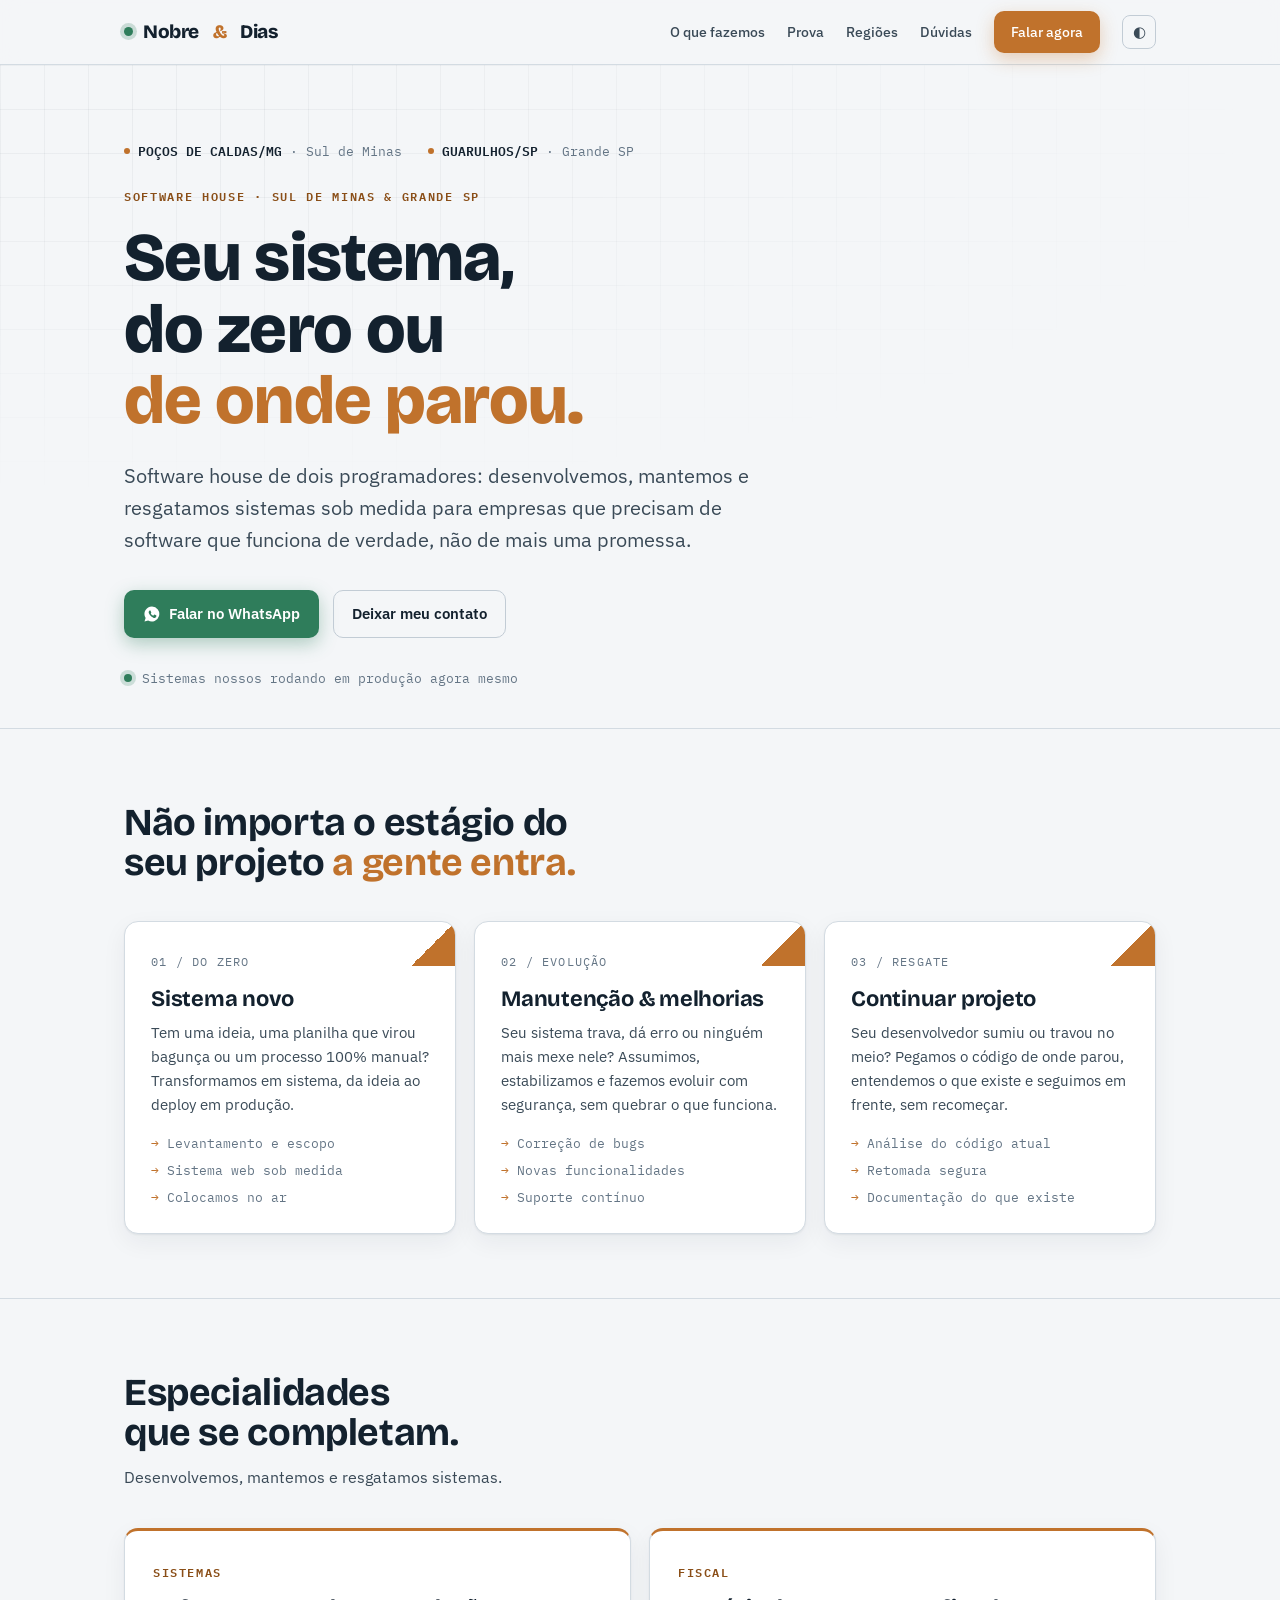
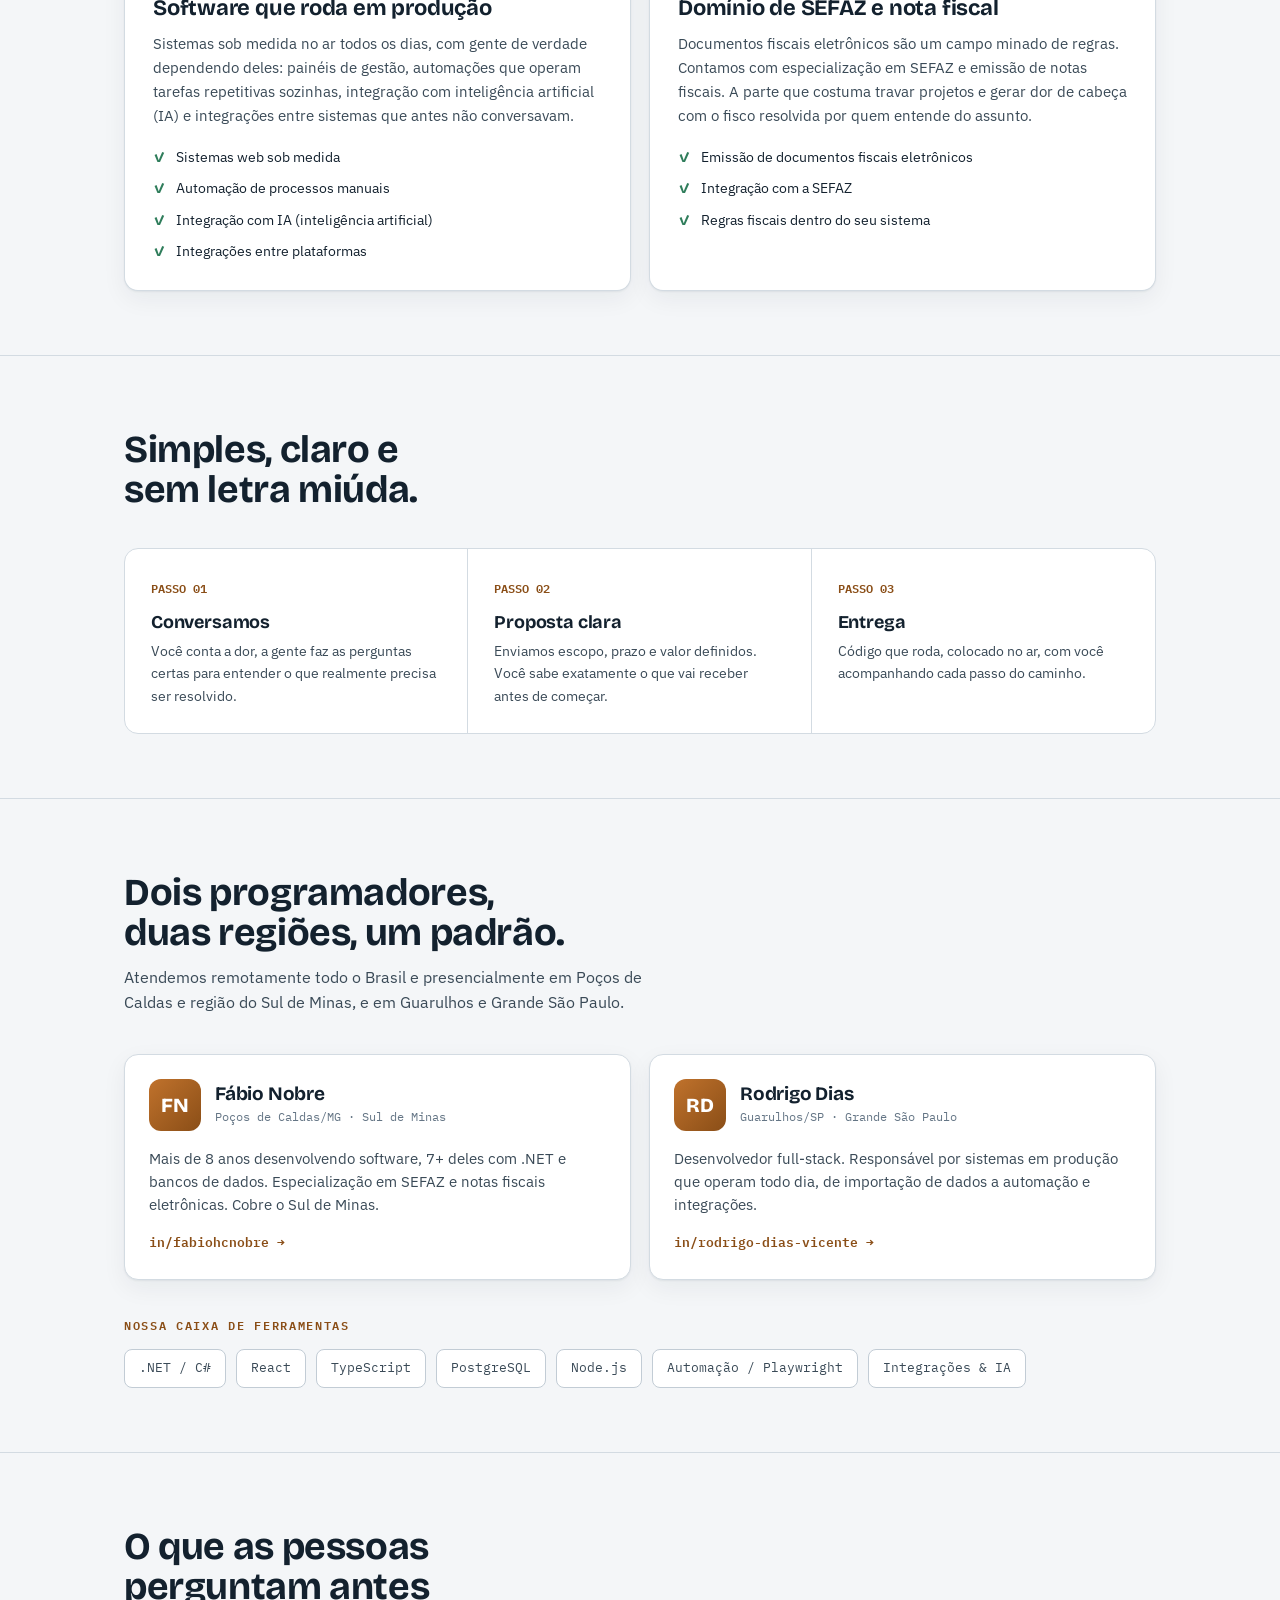
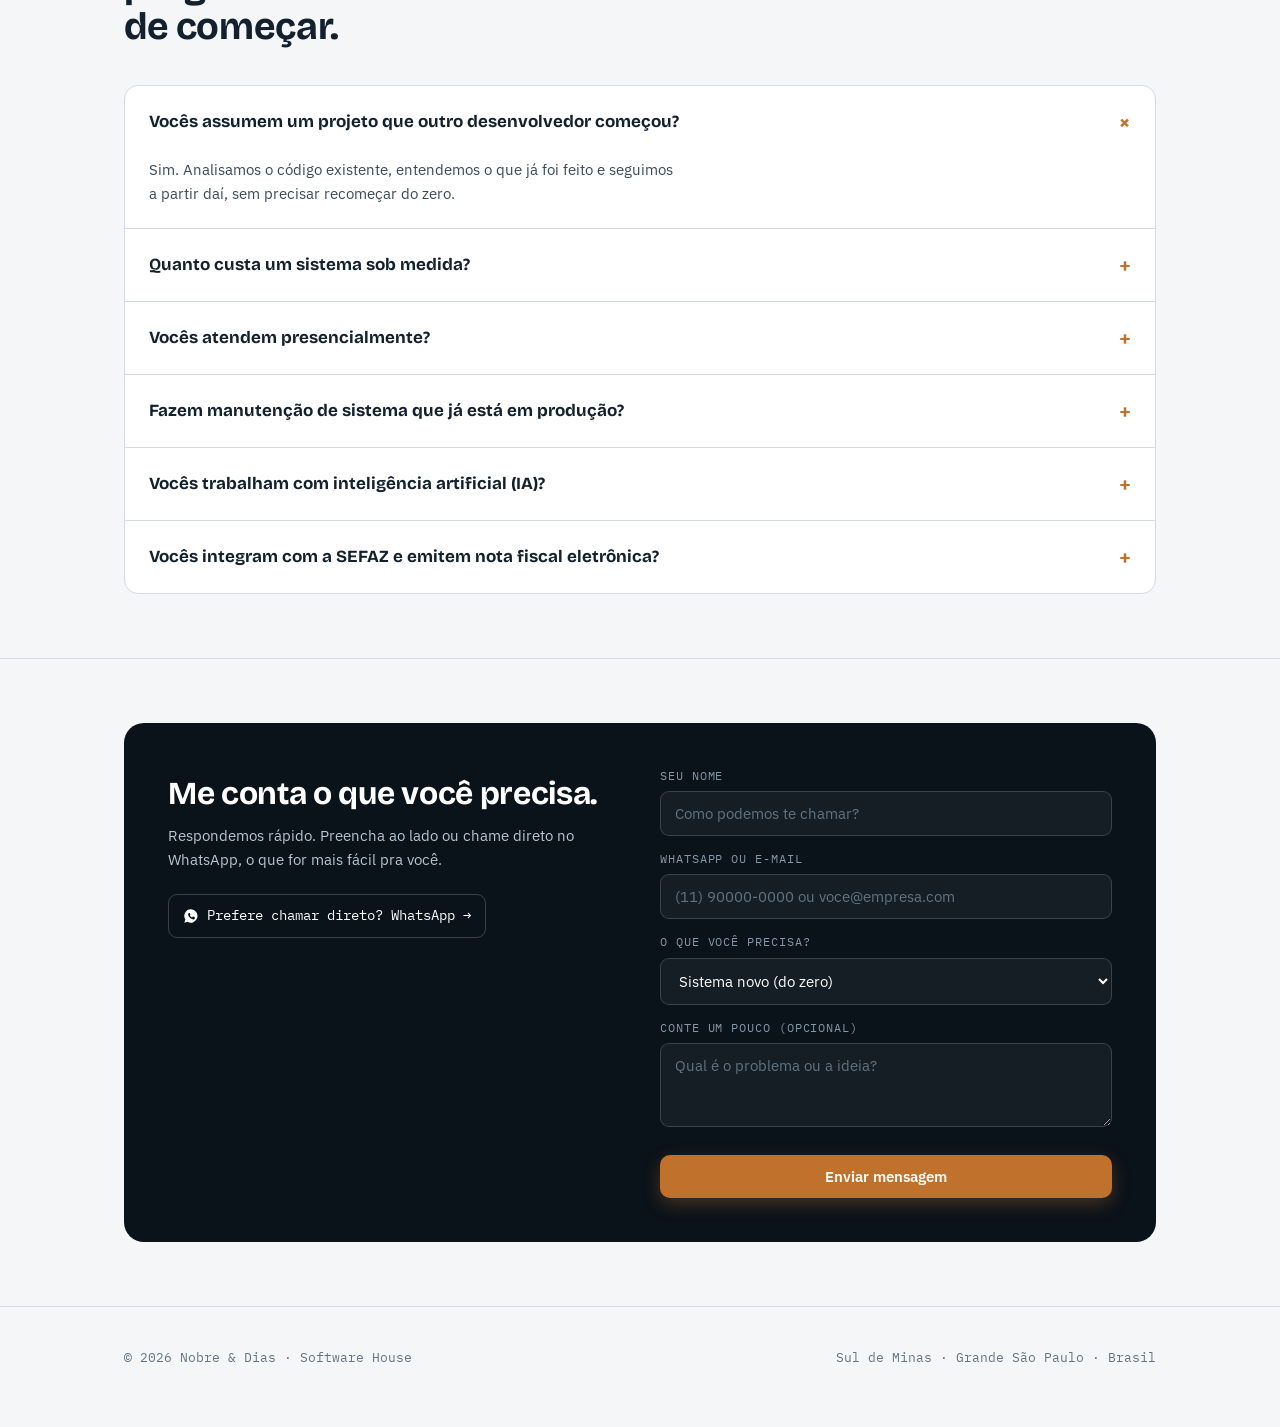
==== index.html @ 5e2c103d "Landing page Nobre & Dias (site estático) Co-Authored-By: Claude Opus 4.8 <noreply@anthropic.com>" ====
<!doctype html>
<html lang="pt-BR">
<head>
<meta charset="utf-8">
<meta name="viewport" content="width=device-width, initial-scale=1">
<title>Nobre & Dias | Software House de sistemas sob medida</title>
<meta name="description" content="Software house no Sul de Minas e Grande SP. Desenvolvemos, mantemos e continuamos sistemas sob medida em Poços de Caldas e Guarulhos.">
<meta name="keywords" content="software house, desenvolvimento de sistemas sob medida, manutenção de sistemas, continuar projeto de software, programador Poços de Caldas, programador Guarulhos, desenvolvedor de sistemas, sistema web, software sob medida, automação, integração com IA, inteligência artificial, integração SEFAZ, nota fiscal eletrônica, NF-e, ERP sob medida, Sul de Minas, Grande São Paulo">
<meta name="author" content="Rodrigo Dias, Fábio Nobre">
<meta name="robots" content="index, follow">
<link rel="canonical" href="https://nobredias.com.br/">

<!-- Open Graph / preview no WhatsApp e LinkedIn -->
<meta property="og:type" content="website">
<meta property="og:site_name" content="Nobre & Dias">
<meta property="og:title" content="Nobre & Dias · Software House de sistemas sob medida">
<meta property="og:description" content="Desenvolvemos, mantemos e resgatamos sistemas sob medida. Sul de Minas e Grande São Paulo.">
<meta property="og:url" content="https://nobredias.com.br/">
<meta property="og:locale" content="pt_BR">
<meta property="og:image" content="https://nobredias.com.br/og.png">
<meta property="og:image:width" content="1200">
<meta property="og:image:height" content="630">
<meta property="og:image:type" content="image/png">
<meta property="og:image:alt" content="Nobre & Dias, software house de sistemas sob medida">
<meta name="twitter:card" content="summary_large_image">
<meta name="twitter:title" content="Nobre & Dias · Software House de sistemas sob medida">
<meta name="twitter:description" content="Desenvolvemos, mantemos e resgatamos sistemas sob medida. Sul de Minas e Grande São Paulo.">
<meta name="twitter:image" content="https://nobredias.com.br/og.png">
<meta name="theme-color" content="#13212E">

<link rel="preconnect" href="https://fonts.googleapis.com">
<link rel="preconnect" href="https://fonts.gstatic.com" crossorigin>
<link rel="stylesheet" href="https://fonts.googleapis.com/css2?family=Bricolage+Grotesque:opsz,wght@12..96,500;12..96,700;12..96,800&family=IBM+Plex+Mono:wght@400;500;600&family=IBM+Plex+Sans:wght@400;500;600;700&display=swap">

<!-- ============ SEO estruturado: Schema.org JSON-LD ============ -->
<script type="application/ld+json">
{
  "@context": "https://schema.org",
  "@type": "ProfessionalService",
  "name": "Nobre & Dias",
  "slogan": "Software House de sistemas sob medida",
  "description": "Software house de desenvolvimento, manutenção e continuação de sistemas sob medida para empresas.",
  "url": "https://nobredias.com.br/",
  "email": "nobreediassh@gmail.com",
  "image": "https://nobredias.com.br/og.png",
  "inLanguage": "pt-BR",
  "priceRange": "$$",
  "areaServed": [
    { "@type": "City", "name": "Poços de Caldas", "containedInPlace": { "@type": "State", "name": "Minas Gerais" } },
    { "@type": "City", "name": "Pouso Alegre", "containedInPlace": { "@type": "State", "name": "Minas Gerais" } },
    { "@type": "City", "name": "Guarulhos", "containedInPlace": { "@type": "State", "name": "São Paulo" } },
    { "@type": "City", "name": "São Paulo", "containedInPlace": { "@type": "State", "name": "São Paulo" } }
  ],
  "knowsAbout": ["Software house", "Desenvolvimento de software sob medida", "Manutenção de sistemas", "Automação", "Integração com inteligência artificial (IA)", "Integrações", "Sistemas web", "SEFAZ", "Nota fiscal eletrônica", ".NET", "React", "PostgreSQL"],
  "hasOfferCatalog": {
    "@type": "OfferCatalog",
    "name": "Serviços",
    "itemListElement": [
      { "@type": "Offer", "itemOffered": { "@type": "Service", "name": "Desenvolvimento de sistema sob medida", "description": "Sistema novo, da ideia ao deploy em produção." } },
      { "@type": "Offer", "itemOffered": { "@type": "Service", "name": "Manutenção e evolução de sistemas", "description": "Correção de bugs, novas funcionalidades e suporte contínuo." } },
      { "@type": "Offer", "itemOffered": { "@type": "Service", "name": "Continuação de projeto existente", "description": "Retomada de projetos parados por outro desenvolvedor, sem recomeçar do zero." } }
    ]
  },
  "founder": [
    {
      "@type": "Person",
      "name": "Fábio Nobre",
      "jobTitle": "Desenvolvedor de sistemas | especialista em SEFAZ e nota fiscal eletrônica",
      "homeLocation": { "@type": "Place", "name": "Poços de Caldas, Minas Gerais" },
      "sameAs": ["https://www.linkedin.com/in/fabiohcnobre/"]
    },
    {
      "@type": "Person",
      "name": "Rodrigo Dias",
      "jobTitle": "Desenvolvedor de sistemas",
      "homeLocation": { "@type": "Place", "name": "Guarulhos, São Paulo" },
      "sameAs": ["https://www.linkedin.com/in/rodrigo-dias-vicente/"]
    }
  ]
}
</script>
<script type="application/ld+json">
{
  "@context": "https://schema.org",
  "@type": "FAQPage",
  "mainEntity": [
    { "@type": "Question", "name": "Vocês assumem um projeto que outro desenvolvedor começou?", "acceptedAnswer": { "@type": "Answer", "text": "Sim. Analisamos o código existente, entendemos o que já foi feito e seguimos a partir daí, sem precisar recomeçar do zero." } },
    { "@type": "Question", "name": "Quanto custa um sistema sob medida?", "acceptedAnswer": { "@type": "Answer", "text": "Depende do escopo. Após uma conversa inicial, enviamos uma proposta com escopo, prazo e valor claros, sem letra miúda." } },
    { "@type": "Question", "name": "Vocês atendem presencialmente?", "acceptedAnswer": { "@type": "Answer", "text": "Atendemos remotamente todo o Brasil e presencialmente na região de Poços de Caldas e Sul de Minas, e em Guarulhos e Grande São Paulo." } },
    { "@type": "Question", "name": "Fazem manutenção de sistema que já está em produção?", "acceptedAnswer": { "@type": "Answer", "text": "Sim. Assumimos sistemas em produção, estabilizamos o que está quebrado e fazemos evoluir com segurança." } },
    { "@type": "Question", "name": "Vocês trabalham com inteligência artificial (IA)?", "acceptedAnswer": { "@type": "Answer", "text": "Sim. Fazemos integração com IA em sistemas sob medida, por exemplo para leitura automática de documentos, automação de tarefas e assistentes internos." } },
    { "@type": "Question", "name": "Vocês integram com a SEFAZ e emitem nota fiscal eletrônica?", "acceptedAnswer": { "@type": "Answer", "text": "Sim. Temos especialização em SEFAZ e emissão de NF-e, integrando as regras fiscais direto no seu sistema." } }
  ]
}
</script>

<style>
:root{
  --paper:#F4F6F8; --paper-2:#EAEEF2; --card:#FFFFFF;
  --ink:#13212E; --ink-2:#3A4A57; --muted:#647585;
  --line:#D3DBE2; --line-2:#C2CCd5;
  --accent:#C0722C; --accent-ink:#8A4E17;
  --sys:#2F7D5B;
  --shadow:0 1px 2px rgba(19,33,46,.06), 0 8px 24px rgba(19,33,46,.06);
  --grid:rgba(19,33,46,.05);
}
:root:not([data-theme="light"]){}
@media (prefers-color-scheme: dark){
  :root:not([data-theme="light"]){
    --paper:#0E1820; --paper-2:#132430; --card:#16242F;
    --ink:#EAF1F6; --ink-2:#B7C6D1; --muted:#8298A6;
    --line:#28414F; --line-2:#33505f;
    --accent:#E29A54; --accent-ink:#F0B677;
    --sys:#5FB78A;
    --shadow:0 1px 2px rgba(0,0,0,.3), 0 12px 34px rgba(0,0,0,.35);
    --grid:rgba(255,255,255,.045);
  }
}
:root[data-theme="dark"]{
  --paper:#0E1820; --paper-2:#132430; --card:#16242F;
  --ink:#EAF1F6; --ink-2:#B7C6D1; --muted:#8298A6;
  --line:#28414F; --line-2:#33505f;
  --accent:#E29A54; --accent-ink:#F0B677;
  --sys:#5FB78A;
  --shadow:0 1px 2px rgba(0,0,0,.3), 0 12px 34px rgba(0,0,0,.35);
  --grid:rgba(255,255,255,.045);
}

*{box-sizing:border-box}
html{scroll-behavior:smooth}
body{
  margin:0; background:var(--paper); color:var(--ink);
  font-family:"IBM Plex Sans",system-ui,-apple-system,Segoe UI,Roboto,sans-serif;
  font-size:16px; line-height:1.6; -webkit-font-smoothing:antialiased;
}
@media (prefers-reduced-motion:reduce){html{scroll-behavior:auto} *{animation:none!important;transition:none!important}}

.wrap{max-width:1080px;margin:0 auto;padding:0 24px}
h1,h2,h3{font-family:"Bricolage Grotesque",sans-serif;line-height:1.05;text-wrap:balance;margin:0;letter-spacing:-.01em}
p{margin:0}
a{color:inherit}
.mono{font-family:"IBM Plex Mono",ui-monospace,monospace}
.eyebrow{font-family:"IBM Plex Mono",monospace;font-size:12px;letter-spacing:.14em;text-transform:uppercase;color:var(--accent-ink);font-weight:600}
.mark{color:var(--accent)}

/* ---- top bar ---- */
header.bar{position:sticky;top:0;z-index:50;background:color-mix(in srgb,var(--paper) 82%,transparent);backdrop-filter:blur(10px);border-bottom:1px solid var(--line)}
.bar .wrap{display:flex;align-items:center;justify-content:space-between;height:64px}
.brand{display:flex;align-items:center;gap:10px;font-family:"Bricolage Grotesque",sans-serif;font-weight:800;font-size:19px;letter-spacing:-.02em;text-decoration:none}
.brand .amp{color:var(--accent)}
.brand .dot{width:9px;height:9px;border-radius:50%;background:var(--sys);box-shadow:0 0 0 4px color-mix(in srgb,var(--sys) 22%,transparent)}
.bar nav{display:flex;align-items:center;gap:22px}
.bar nav a{font-size:14px;text-decoration:none;color:var(--ink-2);font-weight:500}
.bar nav a:hover{color:var(--ink)}
.bar nav a.btn-primary,.bar nav a.btn-primary:hover{color:#fff}
.themebtn{background:none;border:1px solid var(--line-2);color:var(--ink-2);border-radius:8px;width:34px;height:34px;cursor:pointer;font-size:15px;display:grid;place-items:center}
.themebtn:hover{border-color:var(--accent);color:var(--accent)}
@media(max-width:720px){.bar nav a:not(.wa){display:none}}

.btn{display:inline-flex;align-items:center;gap:8px;font-family:"IBM Plex Sans";font-weight:600;font-size:15px;text-decoration:none;border-radius:10px;padding:11px 18px;cursor:pointer;border:1px solid transparent;transition:transform .08s ease,box-shadow .2s ease}
.btn:active{transform:translateY(1px)}
.btn-wa{background:var(--sys);color:#fff;box-shadow:0 6px 18px color-mix(in srgb,var(--sys) 35%,transparent)}
.btn-primary{background:var(--accent);color:#fff;box-shadow:0 6px 18px color-mix(in srgb,var(--accent) 32%,transparent)}
.btn-ghost{background:transparent;color:var(--ink);border-color:var(--line-2)}
.btn-ghost:hover{border-color:var(--accent);color:var(--accent-ink)}

/* ---- hero ---- */
.hero{padding:76px 0 40px;position:relative}
.hero::before{content:"";position:absolute;inset:0;z-index:-1;pointer-events:none;
  background-image:linear-gradient(var(--grid) 1px,transparent 1px),linear-gradient(90deg,var(--grid) 1px,transparent 1px);
  background-size:44px 44px;
  -webkit-mask-image:radial-gradient(120% 80% at 15% 10%,#000,transparent 70%);
  mask-image:radial-gradient(120% 80% at 15% 10%,#000,transparent 70%)}
.coords{display:flex;gap:26px;flex-wrap:wrap;margin-bottom:26px}
.coords .c{font-family:"IBM Plex Mono";font-size:12.5px;color:var(--muted);display:flex;align-items:center;gap:8px}
.coords .c b{color:var(--ink);font-weight:600}
.coords .c i{width:6px;height:6px;background:var(--accent);border-radius:50%;font-style:normal}
.hero h1{font-size:clamp(38px,6.4vw,68px);font-weight:800;max-width:15ch}
.hero h1 .hl{color:var(--accent);position:relative;white-space:nowrap}
.hero .lead{margin-top:24px;font-size:clamp(17px,2.2vw,20px);color:var(--ink-2);max-width:56ch}
.hero .cta{margin-top:34px;display:flex;gap:14px;flex-wrap:wrap}
.trust{margin-top:30px;display:flex;align-items:center;gap:10px;font-family:"IBM Plex Mono";font-size:12.5px;color:var(--muted)}
.trust .dot{width:8px;height:8px;border-radius:50%;background:var(--sys);box-shadow:0 0 0 4px color-mix(in srgb,var(--sys) 20%,transparent)}

section{padding:64px 0;border-top:1px solid var(--line)}
.sec-head{margin-bottom:38px}
.sec-head h2{font-size:clamp(26px,3.6vw,38px);font-weight:700;margin-top:10px;max-width:20ch}
.sec-head p{color:var(--ink-2);margin-top:12px;max-width:56ch}

/* ---- ofertas ---- */
.grid3{display:grid;grid-template-columns:repeat(3,1fr);gap:18px}
@media(max-width:820px){.grid3{grid-template-columns:1fr}}
.offer{background:var(--card);border:1px solid var(--line);border-radius:14px;padding:26px;box-shadow:var(--shadow);position:relative;overflow:hidden}
.offer .num{font-family:"IBM Plex Mono";font-size:12px;color:var(--muted);letter-spacing:.1em}
.offer h3{font-size:22px;font-weight:700;margin:14px 0 10px}
.offer p{color:var(--ink-2);font-size:15px}
.offer .tag{position:absolute;top:0;right:0;width:44px;height:44px;background:linear-gradient(135deg,transparent 50%,var(--accent) 50%)}
.offer ul{margin:16px 0 0;padding:0;list-style:none;display:flex;flex-direction:column;gap:7px}
.offer li{font-family:"IBM Plex Mono";font-size:12.5px;color:var(--muted);display:flex;gap:8px}
.offer li::before{content:"→";color:var(--accent)}

/* ---- prova / pilares ---- */
.pillars{display:grid;grid-template-columns:1fr 1fr;gap:18px}
@media(max-width:820px){.pillars{grid-template-columns:1fr}}
.pillar{background:var(--card);border:1px solid var(--line);border-radius:14px;padding:28px;box-shadow:var(--shadow);border-top:3px solid var(--accent)}
.pillar .pk{font-family:"IBM Plex Mono";font-size:11.5px;letter-spacing:.14em;color:var(--accent-ink);font-weight:600}
.pillar h3{font-size:22px;font-weight:700;margin:12px 0 12px}
.pillar p{color:var(--ink-2);font-size:15px}
.pillar ul{margin:18px 0 0;padding:0;list-style:none;display:flex;flex-direction:column;gap:9px}
.pillar li{font-size:14px;color:var(--ink);display:flex;gap:10px;align-items:baseline}
.pillar li::before{content:"✓";color:var(--sys);font-weight:700}
.proof{display:grid;grid-template-columns:1.1fr .9fr;gap:40px;align-items:center}
@media(max-width:820px){.proof{grid-template-columns:1fr}}
.proof h2{font-size:clamp(24px,3.4vw,34px);font-weight:700;max-width:16ch}
.proof p{color:var(--ink-2);margin-top:16px;max-width:52ch}
.metrics{display:grid;grid-template-columns:1fr 1fr;gap:1px;background:var(--line);border:1px solid var(--line);border-radius:14px;overflow:hidden}
.metrics .m{background:var(--card);padding:22px}
.metrics .m .n{font-family:"Bricolage Grotesque";font-size:30px;font-weight:800;color:var(--ink);font-variant-numeric:tabular-nums}
.metrics .m .l{font-family:"IBM Plex Mono";font-size:11.5px;text-transform:uppercase;letter-spacing:.08em;color:var(--muted);margin-top:6px}

/* ---- processo ---- */
.steps{display:grid;grid-template-columns:repeat(3,1fr);gap:0;border:1px solid var(--line);border-radius:14px;overflow:hidden;background:var(--card)}
@media(max-width:720px){.steps{grid-template-columns:1fr}}
.step{padding:26px;border-right:1px solid var(--line)}
.step:last-child{border-right:none}
@media(max-width:720px){.step{border-right:none;border-bottom:1px solid var(--line)}.step:last-child{border-bottom:none}}
.step .s{font-family:"IBM Plex Mono";font-size:12px;color:var(--accent-ink);font-weight:600}
.step h3{font-size:18px;margin:12px 0 8px;font-weight:700}
.step p{color:var(--ink-2);font-size:14px}

/* ---- fundadores ---- */
.founders{display:grid;grid-template-columns:1fr 1fr;gap:18px}
@media(max-width:720px){.founders{grid-template-columns:1fr}}
.founder{background:var(--card);border:1px solid var(--line);border-radius:14px;padding:24px;box-shadow:var(--shadow)}
.founder .top{display:flex;align-items:center;gap:14px}
.founder .av{width:52px;height:52px;border-radius:12px;background:linear-gradient(135deg,var(--accent),var(--accent-ink));color:#fff;display:grid;place-items:center;font-family:"Bricolage Grotesque";font-weight:800;font-size:20px}
.founder h3{font-size:19px;font-weight:700}
.founder .loc{font-family:"IBM Plex Mono";font-size:12px;color:var(--muted);margin-top:3px}
.founder p{color:var(--ink-2);font-size:14.5px;margin-top:16px}
.founder a.li{display:inline-flex;align-items:center;gap:7px;margin-top:16px;font-family:"IBM Plex Mono";font-size:12.5px;color:var(--accent-ink);text-decoration:none;font-weight:600}
.founder a.li:hover{text-decoration:underline}

/* ---- stack ---- */
.stack{display:flex;flex-wrap:wrap;gap:10px}
.chip{font-family:"IBM Plex Mono";font-size:13px;padding:8px 14px;border:1px solid var(--line-2);border-radius:8px;background:var(--card);color:var(--ink-2)}

/* ---- FAQ ---- */
.faq{display:flex;flex-direction:column;gap:0;border:1px solid var(--line);border-radius:14px;overflow:hidden;background:var(--card)}
details{border-bottom:1px solid var(--line)}
details:last-child{border-bottom:none}
summary{cursor:pointer;padding:20px 24px;font-family:"Bricolage Grotesque";font-weight:700;font-size:17px;list-style:none;display:flex;justify-content:space-between;align-items:center;gap:16px}
summary::-webkit-details-marker{display:none}
summary::after{content:"+";font-family:"IBM Plex Mono";color:var(--accent);font-size:20px;transition:transform .2s}
details[open] summary::after{transform:rotate(45deg)}
details p{padding:0 24px 22px;color:var(--ink-2);font-size:15px;max-width:64ch}

/* ---- form / CTA ---- */
.contact{background:var(--ink);color:var(--paper);border-radius:20px;padding:44px;display:grid;grid-template-columns:1fr 1fr;gap:40px}
:root[data-theme="dark"] .contact,:root:not([data-theme="light"]) .contact{background:#0A121A}
@media (prefers-color-scheme:dark){:root:not([data-theme="light"]) .contact{background:#0A121A}}
@media(max-width:820px){.contact{grid-template-columns:1fr;padding:30px}}
.contact .eyebrow{color:var(--accent)}
.contact h2{color:#fff;font-size:clamp(24px,3vw,32px);font-weight:700;margin-top:10px}
.contact .sub{color:#B7C6D1;margin-top:14px;font-size:15px}
.contact .wa-alt{margin-top:22px}
.contact .wa-alt a{color:#fff;font-family:"IBM Plex Mono";font-size:13.5px;text-decoration:none;display:inline-flex;gap:8px;align-items:center;border:1px solid rgba(255,255,255,.2);padding:10px 14px;border-radius:9px}
.contact .wa-alt a:hover{border-color:var(--sys);color:var(--sys)}
form{display:flex;flex-direction:column;gap:14px}
label{font-family:"IBM Plex Mono";font-size:11.5px;text-transform:uppercase;letter-spacing:.08em;color:#8298A6;margin-bottom:6px;display:block}
input,select,textarea{width:100%;background:rgba(255,255,255,.05);border:1px solid rgba(255,255,255,.16);border-radius:9px;padding:12px 14px;color:#fff;font-family:"IBM Plex Sans";font-size:15px}
input::placeholder,textarea::placeholder{color:#5f7382}
input:focus,select:focus,textarea:focus{outline:2px solid var(--accent);outline-offset:1px;border-color:transparent}
select option{color:#111}
textarea{resize:vertical;min-height:84px}
form .btn-primary{margin-top:6px;justify-content:center}
.hp{position:absolute;left:-9999px;width:1px;height:1px;opacity:0}
#form-status{margin-top:4px;font-size:14px;padding:12px 14px;border-radius:9px;font-family:"IBM Plex Sans"}
#form-status.ok{background:rgba(47,125,91,.18);border:1px solid var(--sys);color:#CDEBDB}
#form-status.err{background:rgba(192,60,40,.16);border:1px solid #C8503C;color:#F3C3BA}
#form-status a{color:#fff;font-weight:600;text-decoration:underline}

footer{padding:40px 0 60px;border-top:1px solid var(--line);color:var(--muted);font-family:"IBM Plex Mono";font-size:12.5px}
footer .wrap{display:flex;justify-content:space-between;flex-wrap:wrap;gap:14px}
.note{background:color-mix(in srgb,var(--accent) 10%,var(--card));border:1px dashed var(--accent);border-radius:10px;padding:12px 16px;font-family:"IBM Plex Mono";font-size:12px;color:var(--accent-ink);margin:0 auto;max-width:1080px}
</style>
</head>
<body>
<header class="bar">
  <div class="wrap">
    <a class="brand" href="#top"><span class="dot"></span>Nobre&nbsp;<span class="amp">&amp;</span>&nbsp;Dias</a>
    <nav aria-label="Navegação principal">
      <a href="#ofertas">O que fazemos</a>
      <a href="#prova">Prova</a>
      <a href="#regioes">Regiões</a>
      <a href="#faq">Dúvidas</a>
      <a class="wa btn btn-primary" href="#contato" style="padding:9px 16px;font-size:14px">Falar agora</a>
      <button class="themebtn" id="theme" aria-label="Alternar tema">◐</button>
    </nav>
  </div>
</header>

<a id="top"></a>

<main>
  <section class="hero" style="border-top:none">
    <div class="wrap">
      <div class="coords">
        <span class="c"><i></i><b>POÇOS DE CALDAS/MG</b> · Sul de Minas</span>
        <span class="c"><i></i><b>GUARULHOS/SP</b> · Grande SP</span>
      </div>
      <p class="eyebrow">Software House · Sul de Minas &amp; Grande SP</p>
      <h1 style="margin-top:16px">Seu sistema, do zero ou <span class="hl">de onde parou.</span></h1>
      <p class="lead">Software house de dois programadores: desenvolvemos, mantemos e resgatamos sistemas sob medida para empresas que precisam de software que funciona de verdade, não de mais uma promessa.</p>
      <div class="cta">
        <a class="btn btn-wa" href="#contato" id="wa-hero">
          <svg width="18" height="18" viewBox="0 0 24 24" fill="currentColor" aria-hidden="true"><path d="M12 2a10 10 0 0 0-8.5 15.3L2 22l4.8-1.3A10 10 0 1 0 12 2Zm5.5 14c-.2.6-1.2 1.2-1.7 1.2-.5.1-1 .1-3-1-2.5-1.2-4-3.8-4.2-4-.1-.2-1-1.3-1-2.5s.6-1.8.9-2c.2-.3.5-.3.6-.3h.5c.2 0 .4 0 .6.5l.8 2c.1.2.1.4 0 .5l-.4.5c-.2.2-.3.4-.1.7.2.3.9 1.4 1.9 2 1.2.7 1.4.5 1.6.3.2-.2.7-.8.9-1 .2-.3.4-.2.6-.1l1.8.9c.2.1.4.2.4.3.1.2.1.9-.1 1.5Z"/></svg>
          Falar no WhatsApp
        </a>
        <a class="btn btn-ghost" href="#contato">Deixar meu contato</a>
      </div>
      <div class="trust"><span class="dot"></span> Sistemas nossos rodando em produção agora mesmo</div>
    </div>
  </section>

  <!-- OFERTAS -->
  <section id="ofertas">
    <div class="wrap">
      <div class="sec-head">
        <h2>Não importa o estágio do seu projeto <span class="mark">a gente entra.</span></h2>
      </div>
      <div class="grid3">
        <article class="offer">
          <span class="tag"></span>
          <span class="num">01 / DO ZERO</span>
          <h3>Sistema novo</h3>
          <p>Tem uma ideia, uma planilha que virou bagunça ou um processo 100% manual? Transformamos em sistema, da ideia ao deploy em produção.</p>
          <ul><li>Levantamento e escopo</li><li>Sistema web sob medida</li><li>Colocamos no ar</li></ul>
        </article>
        <article class="offer">
          <span class="tag"></span>
          <span class="num">02 / EVOLUÇÃO</span>
          <h3>Manutenção &amp; melhorias</h3>
          <p>Seu sistema trava, dá erro ou ninguém mais mexe nele? Assumimos, estabilizamos e fazemos evoluir com segurança, sem quebrar o que funciona.</p>
          <ul><li>Correção de bugs</li><li>Novas funcionalidades</li><li>Suporte contínuo</li></ul>
        </article>
        <article class="offer">
          <span class="tag"></span>
          <span class="num">03 / RESGATE</span>
          <h3>Continuar projeto</h3>
          <p>Seu desenvolvedor sumiu ou travou no meio? Pegamos o código de onde parou, entendemos o que existe e seguimos em frente, sem recomeçar.</p>
          <ul><li>Análise do código atual</li><li>Retomada segura</li><li>Documentação do que existe</li></ul>
        </article>
      </div>
    </div>
  </section>

  <!-- PROVA -->
  <section id="prova">
    <div class="wrap">
      <div class="sec-head">
        <h2>Especialidades que se completam.</h2>
        <p>Desenvolvemos, mantemos e resgatamos sistemas.</p>
      </div>
      <div class="pillars">
        <article class="pillar">
          <span class="pk">SISTEMAS</span>
          <h3>Software que roda em produção</h3>
          <p>Sistemas sob medida no ar todos os dias, com gente de verdade dependendo deles: painéis de gestão, automações que operam tarefas repetitivas sozinhas, integração com inteligência artificial (IA) e integrações entre sistemas que antes não conversavam.</p>
          <ul>
            <li>Sistemas web sob medida</li>
            <li>Automação de processos manuais</li>
            <li>Integração com IA (inteligência artificial)</li>
            <li>Integrações entre plataformas</li>
          </ul>
        </article>
        <article class="pillar">
          <span class="pk">FISCAL</span>
          <h3>Domínio de SEFAZ e nota fiscal</h3>
          <p>Documentos fiscais eletrônicos são um campo minado de regras. Contamos com especialização em SEFAZ e emissão de notas fiscais. A parte que costuma travar projetos e gerar dor de cabeça com o fisco resolvida por quem entende do assunto.</p>
          <ul>
            <li>Emissão de documentos fiscais eletrônicos</li>
            <li>Integração com a SEFAZ</li>
            <li>Regras fiscais dentro do seu sistema</li>
          </ul>
        </article>
      </div>
    </div>
  </section>

  <!-- PROCESSO -->
  <section id="processo">
    <div class="wrap">
      <div class="sec-head">
        <h2>Simples, claro e sem letra miúda.</h2>
      </div>
      <div class="steps">
        <div class="step"><span class="s">PASSO 01</span><h3>Conversamos</h3><p>Você conta a dor, a gente faz as perguntas certas para entender o que realmente precisa ser resolvido.</p></div>
        <div class="step"><span class="s">PASSO 02</span><h3>Proposta clara</h3><p>Enviamos escopo, prazo e valor definidos. Você sabe exatamente o que vai receber antes de começar.</p></div>
        <div class="step"><span class="s">PASSO 03</span><h3>Entrega</h3><p>Código que roda, colocado no ar, com você acompanhando cada passo do caminho.</p></div>
      </div>
    </div>
  </section>

  <!-- FUNDADORES + REGIÕES -->
  <section id="regioes">
    <div class="wrap">
      <div class="sec-head">
        <h2>Dois programadores, duas regiões, um padrão.</h2>
        <p>Atendemos remotamente todo o Brasil e presencialmente em Poços de Caldas e região do Sul de Minas, e em Guarulhos e Grande São Paulo.</p>
      </div>
      <div class="founders">
        <article class="founder">
          <div class="top">
            <div class="av">FN</div>
            <div><h3>Fábio Nobre</h3><div class="loc">Poços de Caldas/MG · Sul de Minas</div></div>
          </div>
          <p>Mais de 8 anos desenvolvendo software, 7+ deles com .NET e bancos de dados. Especialização em SEFAZ e notas fiscais eletrônicas. Cobre o Sul de Minas.</p>
          <a class="li" href="https://www.linkedin.com/in/fabiohcnobre/" target="_blank" rel="noopener">in/fabiohcnobre →</a>
        </article>
        <article class="founder">
          <div class="top">
            <div class="av">RD</div>
            <div><h3>Rodrigo Dias</h3><div class="loc">Guarulhos/SP · Grande São Paulo</div></div>
          </div>
          <p>Desenvolvedor full-stack. Responsável por sistemas em produção que operam todo dia, de importação de dados a automação e integrações.</p>
          <a class="li" href="https://www.linkedin.com/in/rodrigo-dias-vicente/" target="_blank" rel="noopener">in/rodrigo-dias-vicente →</a>
        </article>
      </div>

      <div style="margin-top:36px">
        <p class="eyebrow" style="margin-bottom:14px">Nossa caixa de ferramentas</p>
        <div class="stack">
          <span class="chip">.NET / C#</span>
          <span class="chip">React</span>
          <span class="chip">TypeScript</span>
          <span class="chip">PostgreSQL</span>
          <span class="chip">Node.js</span>
          <span class="chip">Automação / Playwright</span>
          <span class="chip">Integrações &amp; IA</span>
        </div>
      </div>
    </div>
  </section>

  <!-- FAQ -->
  <section id="faq">
    <div class="wrap">
      <div class="sec-head">
        <h2>O que as pessoas perguntam antes de começar.</h2>
      </div>
      <div class="faq">
        <details open><summary>Vocês assumem um projeto que outro desenvolvedor começou?</summary><p>Sim. Analisamos o código existente, entendemos o que já foi feito e seguimos a partir daí, sem precisar recomeçar do zero.</p></details>
        <details><summary>Quanto custa um sistema sob medida?</summary><p>Depende do escopo. Após uma conversa inicial, enviamos uma proposta com escopo, prazo e valor claros, sem letra miúda.</p></details>
        <details><summary>Vocês atendem presencialmente?</summary><p>Atendemos remotamente todo o Brasil e presencialmente na região de Poços de Caldas e Sul de Minas, e em Guarulhos e Grande São Paulo.</p></details>
        <details><summary>Fazem manutenção de sistema que já está em produção?</summary><p>Sim. Assumimos sistemas em produção, estabilizamos o que está quebrado e fazemos evoluir com segurança.</p></details>
        <details><summary>Vocês trabalham com inteligência artificial (IA)?</summary><p>Sim. Fazemos integração com IA em sistemas sob medida, por exemplo para leitura automática de documentos, automação de tarefas e assistentes internos.</p></details>
        <details><summary>Vocês integram com a SEFAZ e emitem nota fiscal eletrônica?</summary><p>Sim. Temos especialização em SEFAZ e emissão de NF-e, integrando as regras fiscais direto no seu sistema.</p></details>
      </div>
    </div>
  </section>

  <!-- CONTATO -->
  <section id="contato">
    <div class="wrap">
      <div class="contact">
        <div>
          <h2>Me conta o que você precisa.</h2>
          <p class="sub">Respondemos rápido. Preencha ao lado ou chame direto no WhatsApp, o que for mais fácil pra você.</p>
          <div class="wa-alt">
            <a href="#" id="wa-direct">
              <svg width="16" height="16" viewBox="0 0 24 24" fill="currentColor" aria-hidden="true"><path d="M12 2a10 10 0 0 0-8.5 15.3L2 22l4.8-1.3A10 10 0 1 0 12 2Zm5.5 14c-.2.6-1.2 1.2-1.7 1.2-.5.1-1 .1-3-1-2.5-1.2-4-3.8-4.2-4-.1-.2-1-1.3-1-2.5s.6-1.8.9-2c.2-.3.5-.3.6-.3h.5c.2 0 .4 0 .6.5l.8 2c.1.2.1.4 0 .5l-.4.5c-.2.2-.3.4-.1.7.2.3.9 1.4 1.9 2 1.2.7 1.4.5 1.6.3.2-.2.7-.8.9-1 .2-.3.4-.2.6-.1l1.8.9c.2.1.4.2.4.3.1.2.1.9-.1 1.5Z"/></svg>
              Prefere chamar direto? WhatsApp →
            </a>
          </div>
        </div>
        <form id="lead-form">
          <input type="checkbox" name="botcheck" class="hp" tabindex="-1" autocomplete="off" aria-hidden="true">
          <div>
            <label for="nome">Seu nome</label>
            <input id="nome" name="nome" type="text" placeholder="Como podemos te chamar?" required>
          </div>
          <div>
            <label for="contato">WhatsApp ou e-mail</label>
            <input id="contato" name="contato" type="text" placeholder="(11) 90000-0000 ou voce@empresa.com" required>
          </div>
          <div>
            <label for="tipo">O que você precisa?</label>
            <select id="tipo" name="tipo">
              <option>Sistema novo (do zero)</option>
              <option>Manutenção / melhorias</option>
              <option>Continuar um projeto existente</option>
              <option>Ainda não sei, quero conversar</option>
            </select>
          </div>
          <div>
            <label for="msg">Conte um pouco (opcional)</label>
            <textarea id="msg" name="msg" placeholder="Qual é o problema ou a ideia?"></textarea>
          </div>
          <button class="btn btn-primary" type="submit">Enviar mensagem</button>
          <p id="form-status" role="status" aria-live="polite" hidden></p>
        </form>
      </div>
    </div>
  </section>

</main>

<footer>
  <div class="wrap">
    <span>© <span id="yr"></span> Nobre &amp; Dias · Software House</span>
    <span>Sul de Minas · Grande São Paulo · Brasil</span>
  </div>
</footer>

<script>
// ===== CONFIG — troque aqui =====
var WHATS = "5511986367128";                 // Nobre & Dias — DDI 55 + DDD 11 + 98636-7128
var WEB3_KEY = "5db8acaa-284b-46da-927f-ce1a08b890fe";   // Web3Forms -> nobreediassh@gmail.com
// ================================

// Tema
(function(){
  var btn=document.getElementById('theme');
  function cur(){return document.documentElement.getAttribute('data-theme');}
  try{var s=localStorage.getItem('tema'); if(s)document.documentElement.setAttribute('data-theme',s);}catch(e){}
  btn.addEventListener('click',function(){
    var next=cur()==='dark'?'light':(cur()==='light'?'dark':(matchMedia('(prefers-color-scheme:dark)').matches?'light':'dark'));
    document.documentElement.setAttribute('data-theme',next);
    try{localStorage.setItem('tema',next);}catch(e){}
  });
})();

document.getElementById('yr').textContent=new Date().getFullYear();

// WhatsApp direto
function waLink(msg){return "https://wa.me/"+WHATS+"?text="+encodeURIComponent(msg);}
document.getElementById('wa-direct').href=waLink("Olá! Vim pelo site da Nobre & Dias e gostaria de conversar sobre um sistema.");

// Formulário "Deixar meu contato" -> envia os dados por e-mail via Web3Forms.
// A pessoa preenche e VOCÊS recebem um e-mail, mesmo que ela não use o WhatsApp.
var form=document.getElementById('lead-form');
var status=document.getElementById('form-status');
function showStatus(cls,html){status.className=cls;status.innerHTML=html;status.hidden=false;}

form.addEventListener('submit',function(e){
  e.preventDefault();
  var btn=form.querySelector('button[type=submit]');

  // Segurança: avisa se a access key ainda não foi configurada.
  if(WEB3_KEY.indexOf("SUA-ACCESS-KEY")===0){
    showStatus('err','⚠️ Formulário ainda não configurado: falta a access key do Web3Forms.');
    return;
  }

  btn.disabled=true; var txt=btn.textContent; btn.textContent="Enviando...";

  var data=new FormData(form);
  data.append('access_key',WEB3_KEY);
  data.append('subject','Novo lead pelo site Nobre & Dias');
  data.append('from_name','Site Nobre & Dias');

  fetch('https://api.web3forms.com/submit',{method:'POST',body:data})
    .then(function(r){return r.json();})
    .then(function(json){
      if(json.success){
        var wa=waLink("Olá! Deixei meu contato no site da Nobre & Dias e gostaria de conversar.");
        showStatus('ok','✅ Recebemos seu contato! Retornamos rápido. Se preferir, <a href="'+wa+'" target="_blank" rel="noopener">fale agora no WhatsApp</a>.');
        form.reset();
      }else{
        showStatus('err','Não consegui enviar agora. Tente de novo ou chame no WhatsApp.');
      }
    })
    .catch(function(){
      showStatus('err','Sem conexão no momento. Tente de novo ou chame no WhatsApp.');
    })
    .finally(function(){ btn.disabled=false; btn.textContent=txt; });
});
</script>
</body>
</html>
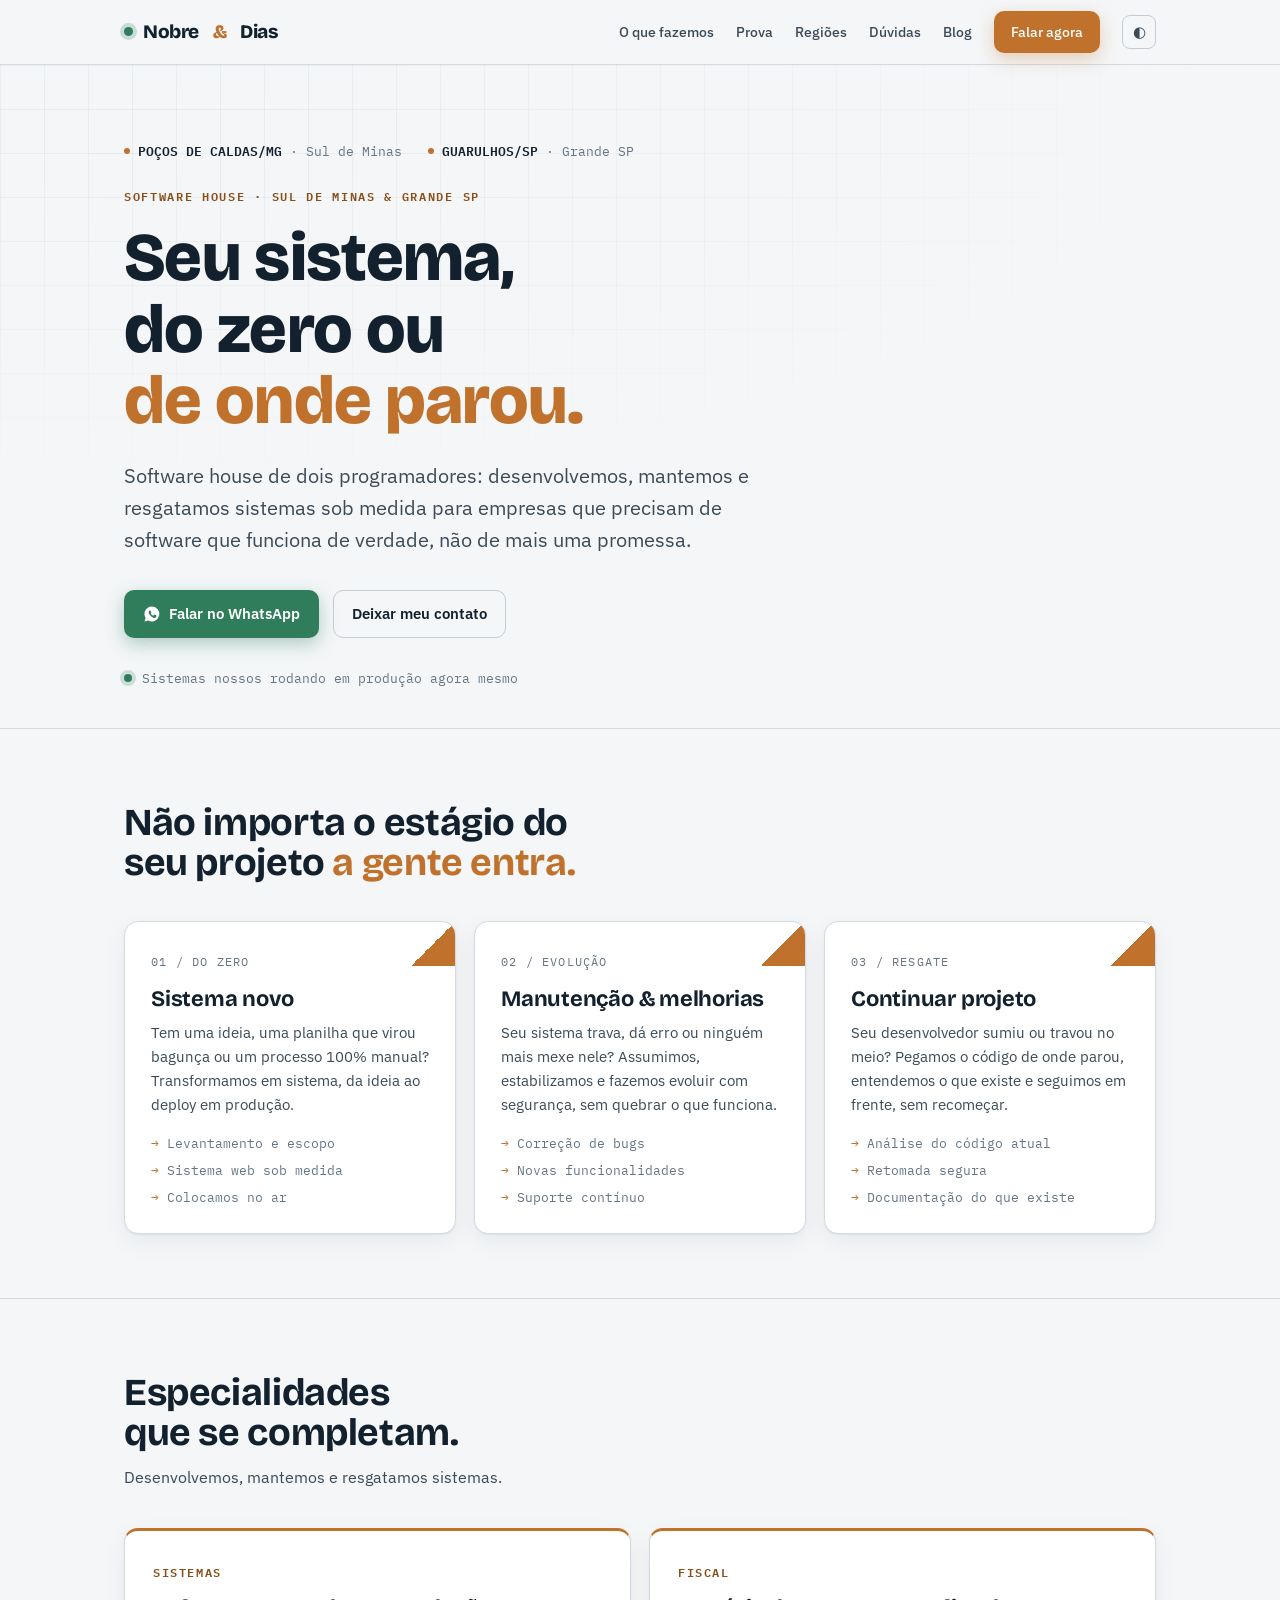
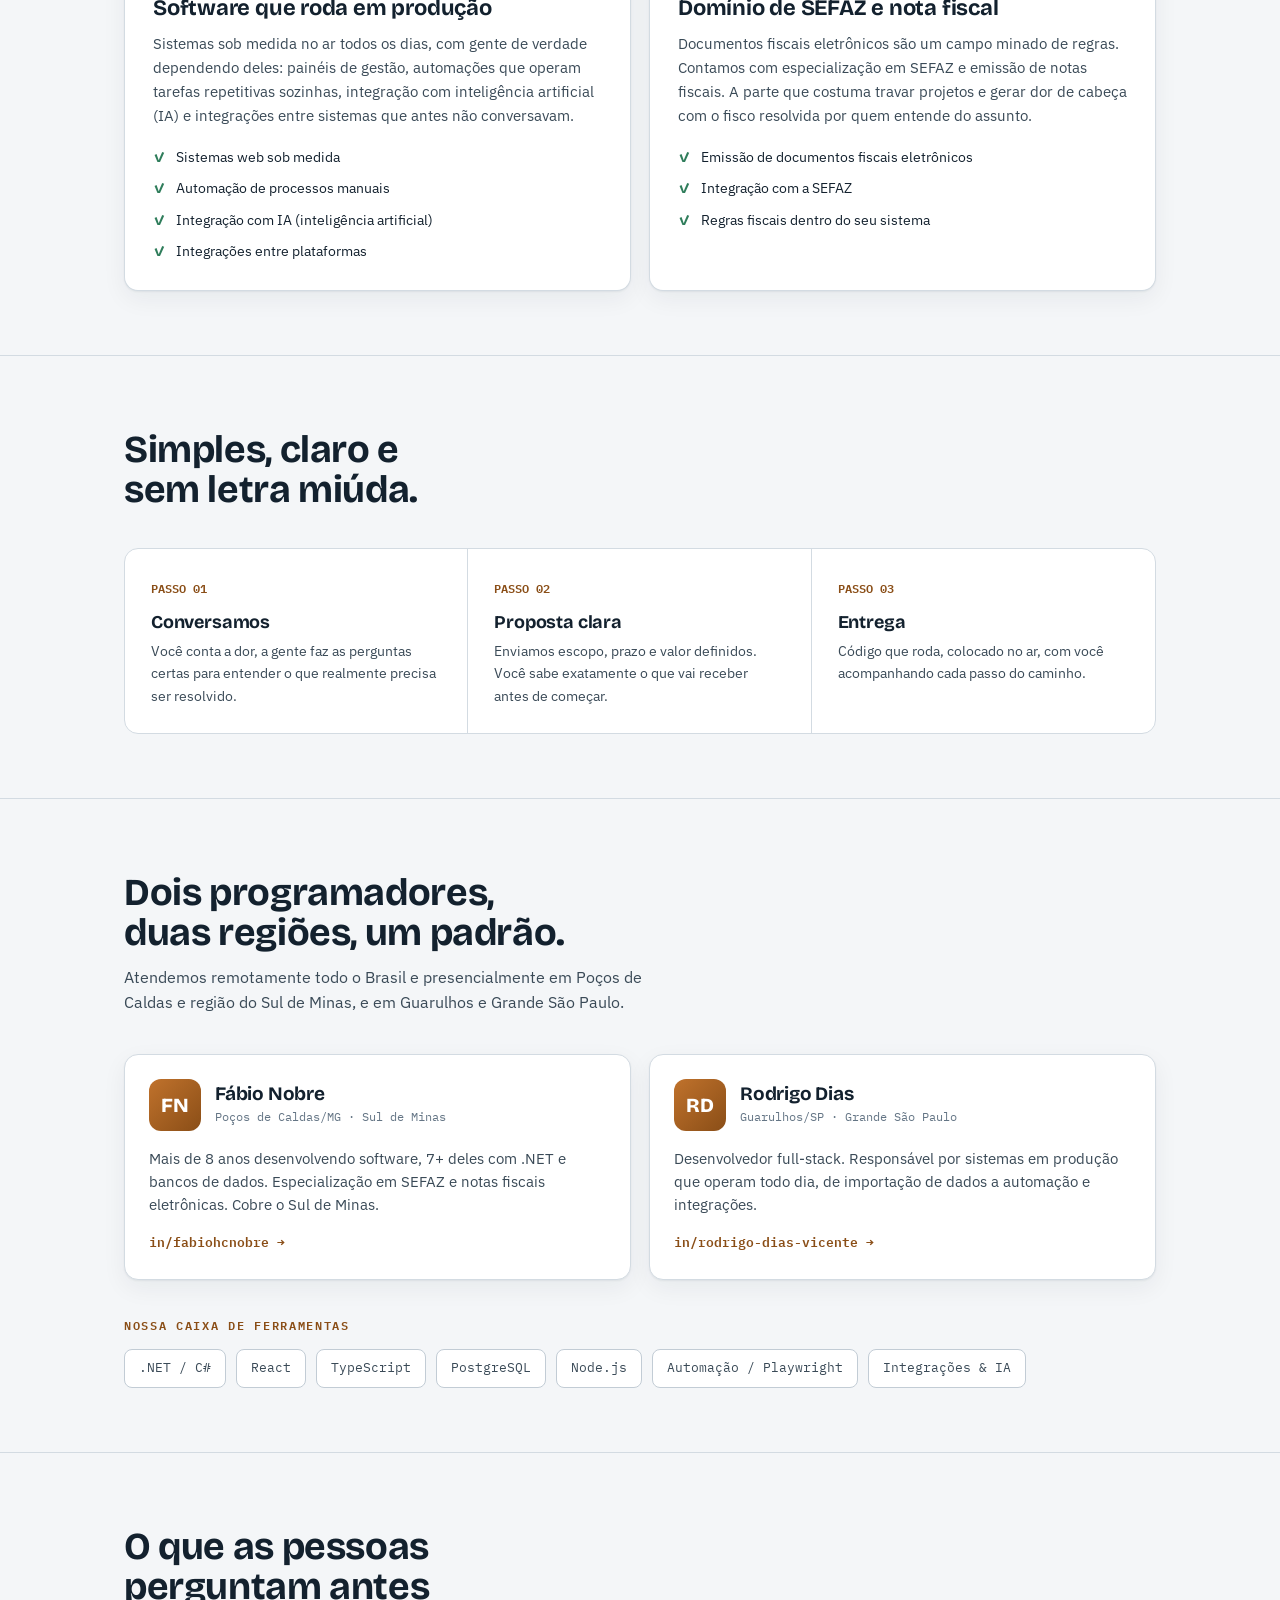
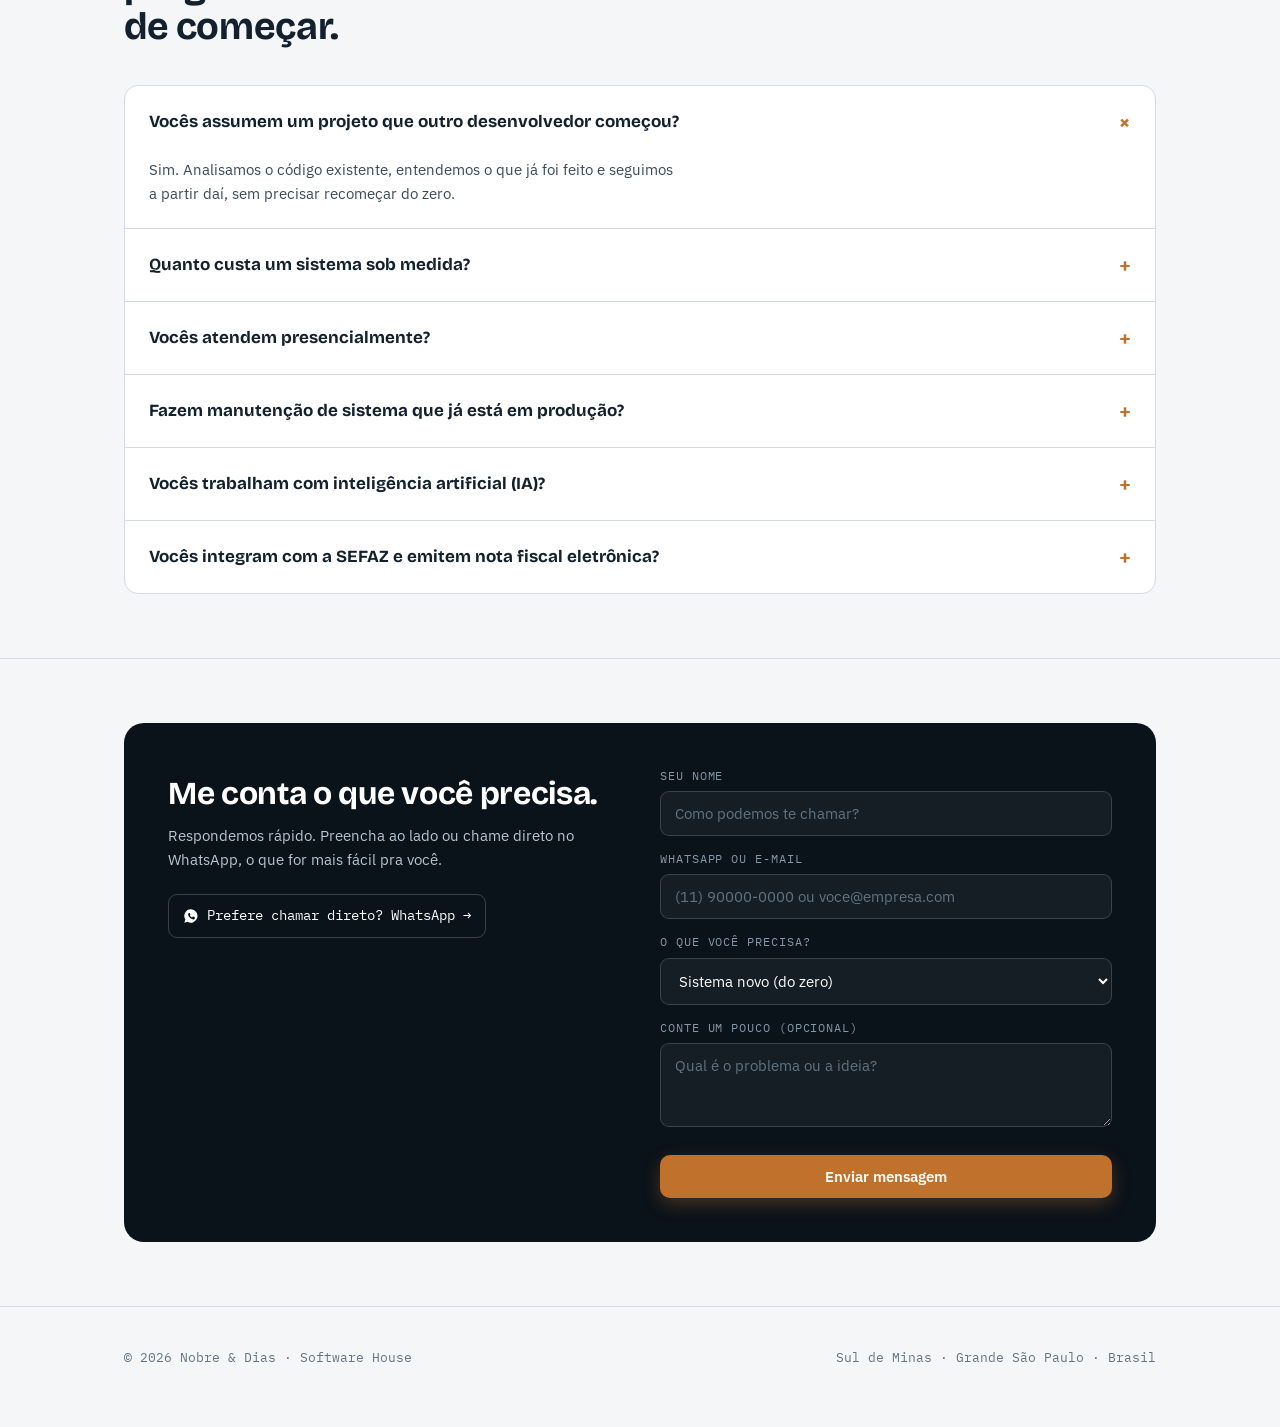
==== commit 848c0f6f: "Adiciona blog estatico (estrutura + primeiro post) - blog/ com CSS e JS compartilhados (mesmo visual" ====
--- a/index.html
+++ b/index.html
@@ -41,7 +41,7 @@
   "slogan": "Software House de sistemas sob medida",
   "description": "Software house de desenvolvimento, manutenção e continuação de sistemas sob medida para empresas.",
   "url": "https://nobredias.com.br/",
-  "email": "nobreediassh@gmail.com",
+  "email": "rodrigovicente.dev@gmail.com",
   "image": "https://nobredias.com.br/og.png",
   "inLanguage": "pt-BR",
   "priceRange": "$$",
@@ -293,6 +293,7 @@
       <a href="#prova">Prova</a>
       <a href="#regioes">Regiões</a>
       <a href="#faq">Dúvidas</a>
+      <a href="/blog/">Blog</a>
       <a class="wa btn btn-primary" href="#contato" style="padding:9px 16px;font-size:14px">Falar agora</a>
       <button class="themebtn" id="theme" aria-label="Alternar tema">◐</button>
     </nav>
@@ -515,7 +516,7 @@
 <script>
 // ===== CONFIG — troque aqui =====
 var WHATS = "5511986367128";                 // Nobre & Dias — DDI 55 + DDD 11 + 98636-7128
-var WEB3_KEY = "5db8acaa-284b-46da-927f-ce1a08b890fe";   // Web3Forms -> nobreediassh@gmail.com
+var WEB3_KEY = "a10e2153-3d04-4e05-94d7-db1587a1c608";   // Web3Forms -> rodrigovicente.dev@gmail.com
 // ================================
 
 // Tema
